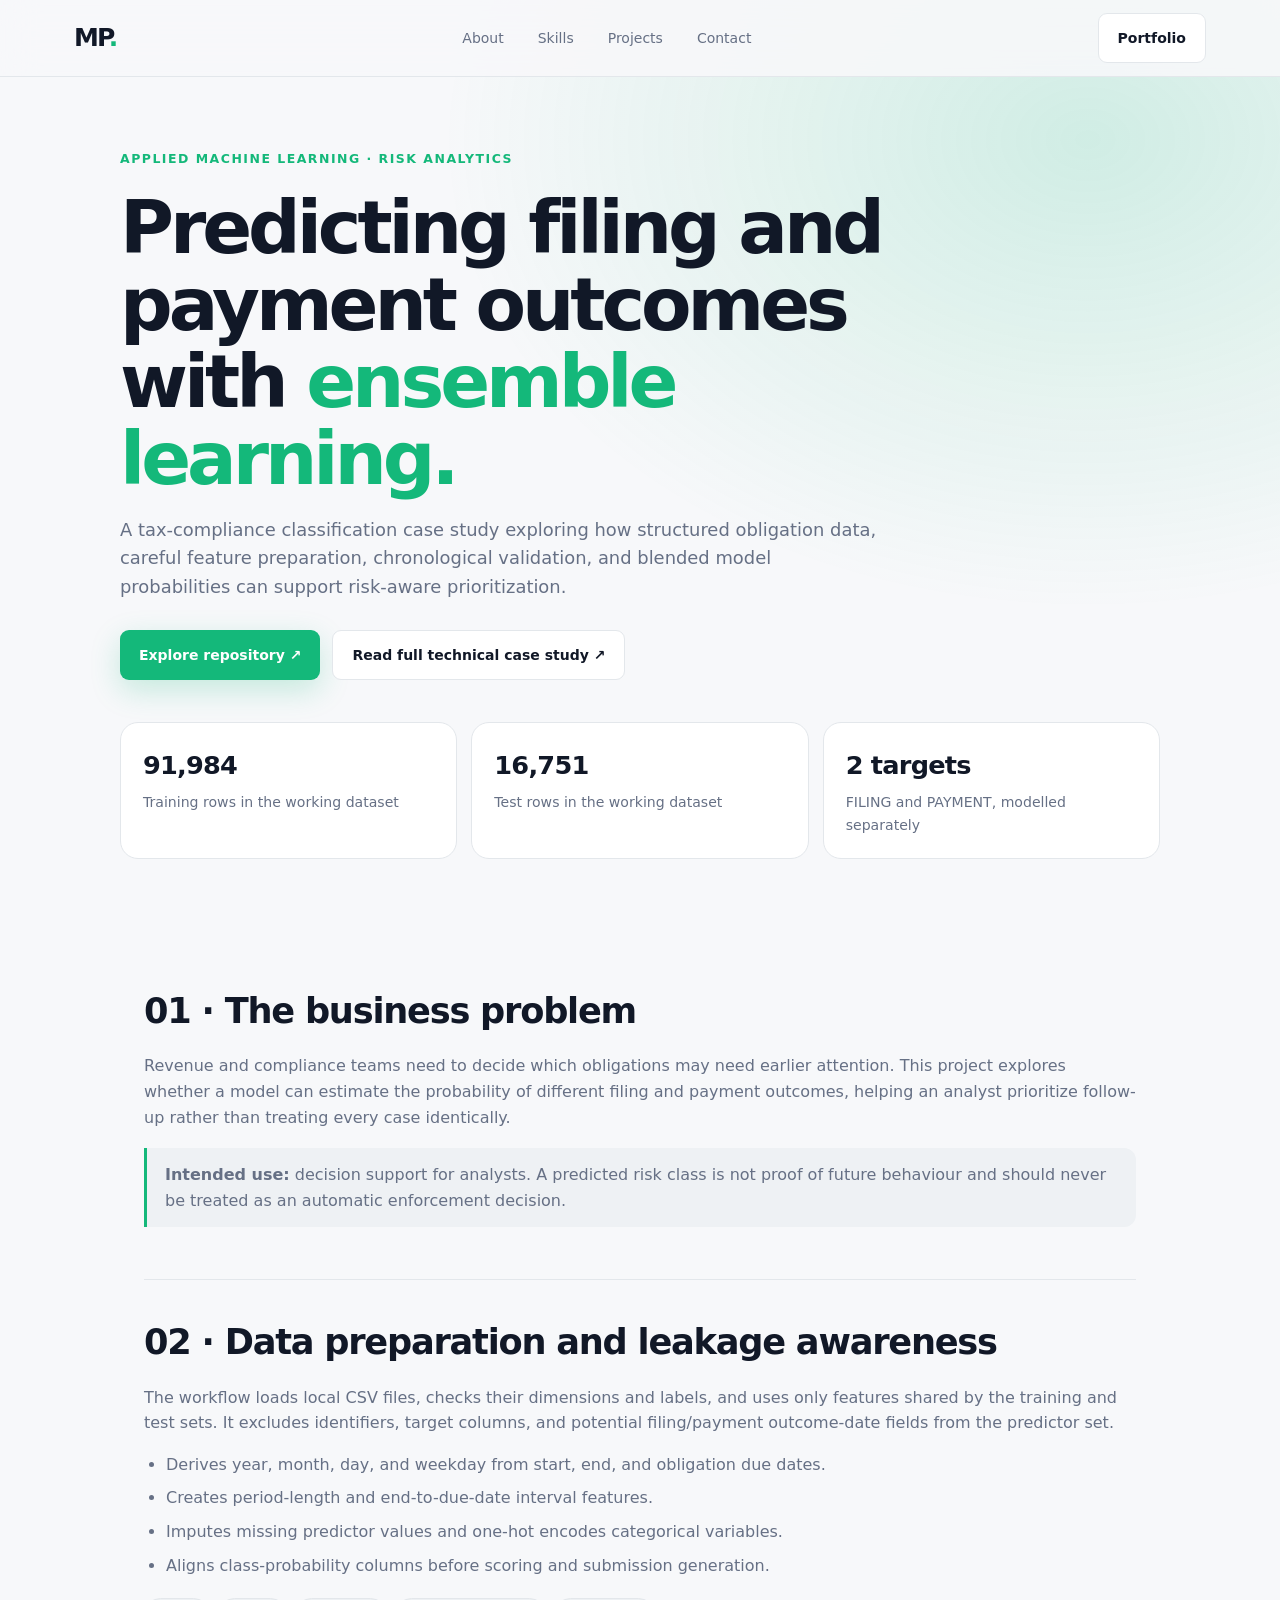
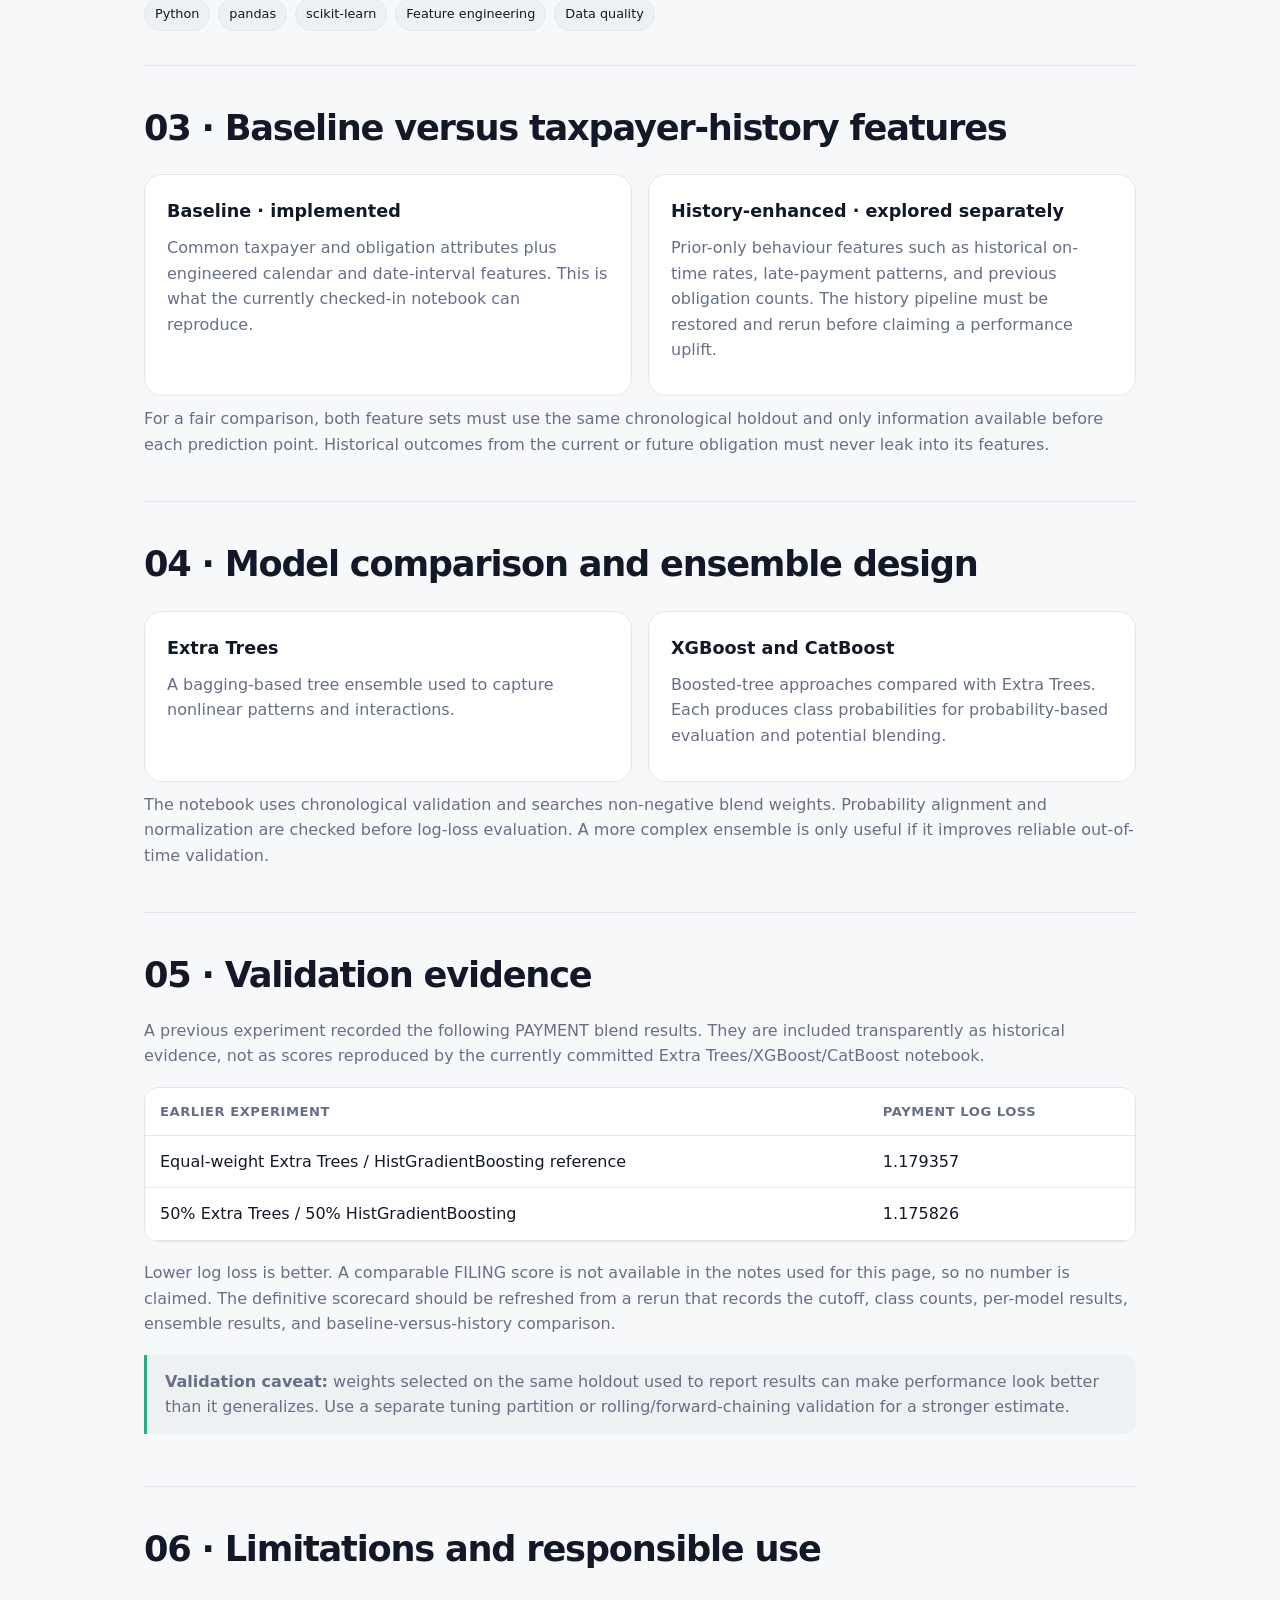
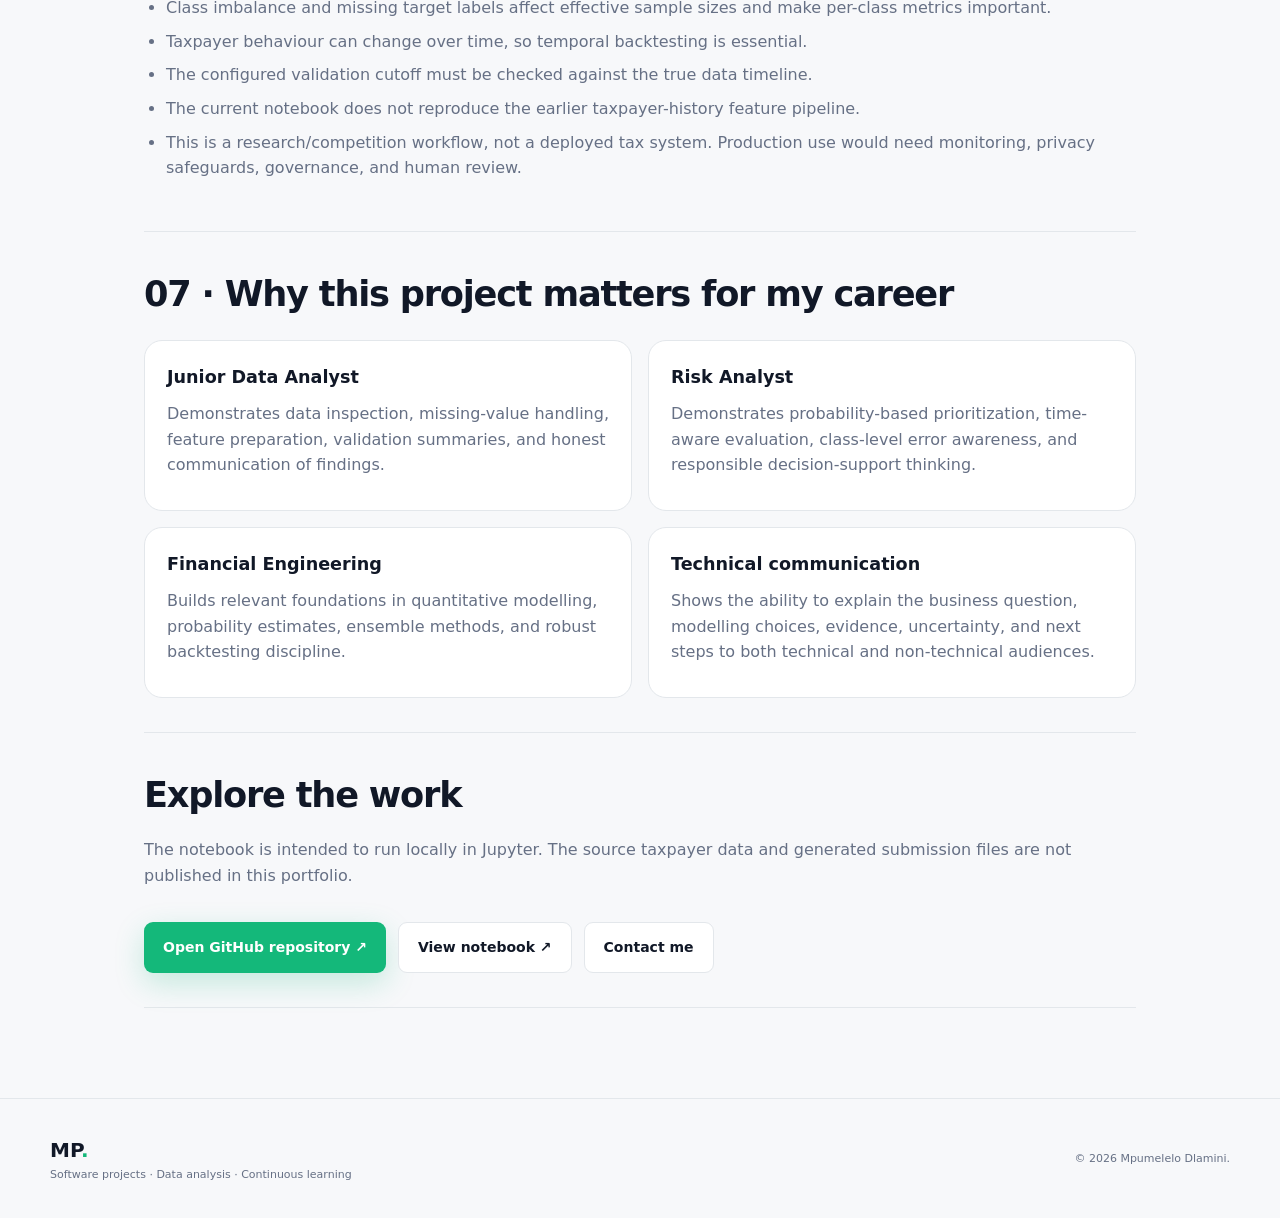
==== filing-payment.html @ 055d0db8 "Add FILING and PAYMENT machine learning case study page" ====
<!DOCTYPE html>
<html lang="en">
<head>
  <meta charset="UTF-8">
  <meta name="viewport" content="width=device-width, initial-scale=1.0">
  <meta name="description" content="A case study by Mpumelelo Dlamini on FILING and PAYMENT classification, ensemble machine learning, leakage-aware features, and temporal validation for tax compliance risk support.">
  <meta name="author" content="Mpumelelo Mancoba Dlamini">
  <title>FILING &amp; PAYMENT ML Case Study | Mpumelelo Dlamini</title>
  <link rel="stylesheet" href="style.css">
  <style>
    .case-hero{padding:145px 24px 72px;background:radial-gradient(ellipse at 85% 15%,color-mix(in srgb,var(--accent) 17%,transparent),transparent 42%),var(--bg)}
    .case-wrap{max-width:1040px;margin:auto}
    .case-kicker{display:inline-flex;gap:9px;align-items:center;color:var(--accent);font-size:.78rem;font-weight:800;letter-spacing:.12em;text-transform:uppercase}
    .case-hero h1{max-width:850px;margin:18px 0;font-size:clamp(2.4rem,6vw,4.6rem);line-height:1.05;letter-spacing:-.055em}
    .case-hero h1 span{color:var(--accent)}
    .case-lede{max-width:760px;color:var(--muted);font-size:1.12rem}
    .case-actions{display:flex;gap:12px;flex-wrap:wrap;margin-top:28px}
    .case-stats{display:grid;grid-template-columns:repeat(3,minmax(0,1fr));gap:14px;margin-top:42px}
    .case-stat,.case-panel{background:var(--surface);border:1px solid var(--border);border-radius:var(--radius);padding:22px}
    .case-stat strong{display:block;font-size:1.6rem;letter-spacing:-.03em}
    .case-stat span{display:block;color:var(--muted);font-size:.88rem;margin-top:5px}
    .case-body{max-width:1040px;margin:0 auto;padding:18px 24px 90px}
    .case-section{padding:34px 0;border-bottom:1px solid var(--border)}
    .case-section h2{font-size:clamp(1.55rem,3vw,2.2rem);letter-spacing:-.035em;margin-bottom:14px}
    .case-section h3{font-size:1.1rem;margin:22px 0 8px}
    .case-section p,.case-section li{color:var(--muted)}
    .case-section p{margin:10px 0}
    .case-section ul,.case-section ol{padding-left:22px;margin:12px 0}
    .case-section li{padding:4px 0}
    .case-grid{display:grid;grid-template-columns:repeat(2,minmax(0,1fr));gap:16px;margin-top:18px}
    .case-panel h3{margin-top:0}
    .case-tags{display:flex;gap:8px;flex-wrap:wrap;margin-top:16px}
    .case-tags span{border:1px solid var(--border);background:var(--surface-2);border-radius:999px;padding:5px 10px;font-size:.8rem}
    .case-table-wrap{overflow-x:auto;border:1px solid var(--border);border-radius:14px;margin:18px 0}
    .case-table{width:100%;border-collapse:collapse;min-width:460px;background:var(--surface)}
    .case-table th,.case-table td{text-align:left;padding:13px 15px;border-bottom:1px solid var(--border)}
    .case-table th{font-size:.82rem;text-transform:uppercase;letter-spacing:.04em;color:var(--muted)}
    .case-table td{font-variant-numeric:tabular-nums}
    .case-note{border-left:3px solid var(--accent);padding:14px 18px;background:var(--surface-2);border-radius:0 12px 12px 0;margin:18px 0}
    .case-note p{margin:0}
    .case-cta{margin-top:34px}
    @media(max-width:680px){.case-stats,.case-grid{grid-template-columns:1fr}.case-hero{padding-top:120px}.case-stat,.case-panel{padding:18px}}
  </style>
</head>
<body>
<a class="skip-link" href="#main">Skip to content</a>
<header class="navbar">
  <div class="nav-container">
    <a href="index.html#home" class="logo">MP<span>.</span></a>
    <nav aria-label="Main navigation">
      <a href="index.html#about">About</a><a href="index.html#skills">Skills</a><a href="index.html#projects">Projects</a><a href="index.html#contact">Contact</a>
    </nav>
    <div class="nav-actions"><a class="btn btn-secondary" href="index.html#projects">Portfolio</a></div>
  </div>
</header>
<main id="main">
  <section class="case-hero">
    <div class="case-wrap">
      <div class="case-kicker">Applied machine learning · Risk analytics</div>
      <h1>Predicting filing and payment outcomes with <span>ensemble learning.</span></h1>
      <p class="case-lede">A tax-compliance classification case study exploring how structured obligation data, careful feature preparation, chronological validation, and blended model probabilities can support risk-aware prioritization.</p>
      <div class="case-actions">
        <a class="btn btn-primary" href="https://github.com/mpumelelo810/Ml-datacleaning" target="_blank" rel="noopener noreferrer">Explore repository ↗</a>
        <a class="btn btn-secondary" href="https://github.com/mpumelelo810/Ml-datacleaning/blob/main/CASE_STUDY.md" target="_blank" rel="noopener noreferrer">Read full technical case study ↗</a>
      </div>
      <div class="case-stats" aria-label="Project summary">
        <div class="case-stat"><strong>91,984</strong><span>Training rows in the working dataset</span></div>
        <div class="case-stat"><strong>16,751</strong><span>Test rows in the working dataset</span></div>
        <div class="case-stat"><strong>2 targets</strong><span>FILING and PAYMENT, modelled separately</span></div>
      </div>
    </div>
  </section>
  <div class="case-body">
    <section class="case-section">
      <h2>01 · The business problem</h2>
      <p>Revenue and compliance teams need to decide which obligations may need earlier attention. This project explores whether a model can estimate the probability of different filing and payment outcomes, helping an analyst prioritize follow-up rather than treating every case identically.</p>
      <div class="case-note"><p><strong>Intended use:</strong> decision support for analysts. A predicted risk class is not proof of future behaviour and should never be treated as an automatic enforcement decision.</p></div>
    </section>
    <section class="case-section">
      <h2>02 · Data preparation and leakage awareness</h2>
      <p>The workflow loads local CSV files, checks their dimensions and labels, and uses only features shared by the training and test sets. It excludes identifiers, target columns, and potential filing/payment outcome-date fields from the predictor set.</p>
      <ul>
        <li>Derives year, month, day, and weekday from start, end, and obligation due dates.</li>
        <li>Creates period-length and end-to-due-date interval features.</li>
        <li>Imputes missing predictor values and one-hot encodes categorical variables.</li>
        <li>Aligns class-probability columns before scoring and submission generation.</li>
      </ul>
      <div class="case-tags"><span>Python</span><span>pandas</span><span>scikit-learn</span><span>Feature engineering</span><span>Data quality</span></div>
    </section>
    <section class="case-section">
      <h2>03 · Baseline versus taxpayer-history features</h2>
      <div class="case-grid">
        <div class="case-panel">
          <h3>Baseline · implemented</h3>
          <p>Common taxpayer and obligation attributes plus engineered calendar and date-interval features. This is what the currently checked-in notebook can reproduce.</p>
        </div>
        <div class="case-panel">
          <h3>History-enhanced · explored separately</h3>
          <p>Prior-only behaviour features such as historical on-time rates, late-payment patterns, and previous obligation counts. The history pipeline must be restored and rerun before claiming a performance uplift.</p>
        </div>
      </div>
      <p>For a fair comparison, both feature sets must use the same chronological holdout and only information available before each prediction point. Historical outcomes from the current or future obligation must never leak into its features.</p>
    </section>
    <section class="case-section">
      <h2>04 · Model comparison and ensemble design</h2>
      <div class="case-grid">
        <div class="case-panel"><h3>Extra Trees</h3><p>A bagging-based tree ensemble used to capture nonlinear patterns and interactions.</p></div>
        <div class="case-panel"><h3>XGBoost and CatBoost</h3><p>Boosted-tree approaches compared with Extra Trees. Each produces class probabilities for probability-based evaluation and potential blending.</p></div>
      </div>
      <p>The notebook uses chronological validation and searches non-negative blend weights. Probability alignment and normalization are checked before log-loss evaluation. A more complex ensemble is only useful if it improves reliable out-of-time validation.</p>
    </section>
    <section class="case-section">
      <h2>05 · Validation evidence</h2>
      <p>A previous experiment recorded the following PAYMENT blend results. They are included transparently as historical evidence, not as scores reproduced by the currently committed Extra Trees/XGBoost/CatBoost notebook.</p>
      <div class="case-table-wrap">
        <table class="case-table">
          <thead><tr><th>Earlier experiment</th><th>PAYMENT log loss</th></tr></thead>
          <tbody>
            <tr><td>Equal-weight Extra Trees / HistGradientBoosting reference</td><td>1.179357</td></tr>
            <tr><td>50% Extra Trees / 50% HistGradientBoosting</td><td>1.175826</td></tr>
          </tbody>
        </table>
      </div>
      <p>Lower log loss is better. A comparable FILING score is not available in the notes used for this page, so no number is claimed. The definitive scorecard should be refreshed from a rerun that records the cutoff, class counts, per-model results, ensemble results, and baseline-versus-history comparison.</p>
      <div class="case-note"><p><strong>Validation caveat:</strong> weights selected on the same holdout used to report results can make performance look better than it generalizes. Use a separate tuning partition or rolling/forward-chaining validation for a stronger estimate.</p></div>
    </section>
    <section class="case-section">
      <h2>06 · Limitations and responsible use</h2>
      <ul>
        <li>Class imbalance and missing target labels affect effective sample sizes and make per-class metrics important.</li>
        <li>Taxpayer behaviour can change over time, so temporal backtesting is essential.</li>
        <li>The configured validation cutoff must be checked against the true data timeline.</li>
        <li>The current notebook does not reproduce the earlier taxpayer-history feature pipeline.</li>
        <li>This is a research/competition workflow, not a deployed tax system. Production use would need monitoring, privacy safeguards, governance, and human review.</li>
      </ul>
    </section>
    <section class="case-section">
      <h2>07 · Why this project matters for my career</h2>
      <div class="case-grid">
        <div class="case-panel"><h3>Junior Data Analyst</h3><p>Demonstrates data inspection, missing-value handling, feature preparation, validation summaries, and honest communication of findings.</p></div>
        <div class="case-panel"><h3>Risk Analyst</h3><p>Demonstrates probability-based prioritization, time-aware evaluation, class-level error awareness, and responsible decision-support thinking.</p></div>
        <div class="case-panel"><h3>Financial Engineering</h3><p>Builds relevant foundations in quantitative modelling, probability estimates, ensemble methods, and robust backtesting discipline.</p></div>
        <div class="case-panel"><h3>Technical communication</h3><p>Shows the ability to explain the business question, modelling choices, evidence, uncertainty, and next steps to both technical and non-technical audiences.</p></div>
      </div>
    </section>
    <section class="case-section">
      <h2>Explore the work</h2>
      <p>The notebook is intended to run locally in Jupyter. The source taxpayer data and generated submission files are not published in this portfolio.</p>
      <div class="case-actions case-cta">
        <a class="btn btn-primary" href="https://github.com/mpumelelo810/Ml-datacleaning" target="_blank" rel="noopener noreferrer">Open GitHub repository ↗</a>
        <a class="btn btn-secondary" href="https://github.com/mpumelelo810/Ml-datacleaning/blob/main/FILING_PAYMENT_Ensemble.ipynb" target="_blank" rel="noopener noreferrer">View notebook ↗</a>
        <a class="btn btn-secondary" href="index.html#contact">Contact me</a>
      </div>
    </section>
  </div>
</main>
<footer><div class="footer-container"><div><strong>MP<span>.</span></strong><p>Software projects · Data analysis · Continuous learning</p></div><p>© 2026 Mpumelelo Dlamini.</p></div></footer>
<script src="script.js"></script>
</body>
</html>
---- style.css ----
/* =========================================
   RESET
========================================= */

* {
    margin: 0;
    padding: 0;
    box-sizing: border-box;
}

html {
    scroll-behavior: smooth;
}

:root {

    --bg: #f7f8fa;
    --surface: #ffffff;
    --surface-2: #eef1f4;

    --text: #111827;
    --muted: #667085;

    --border: #e3e7eb;

    --accent: #14b87a;
    --accent-dark: #0b8f5d;

    --dark: #101918;

    --radius: 18px;

    --shadow:
        0 20px 60px rgba(15, 23, 42, 0.08);
}

body.dark {

    --bg: #0b1110;
    --surface: #111918;
    --surface-2: #182120;

    --text: #f5f7f7;
    --muted: #9ba8a5;

    --border: #273230;

    --dark: #050908;
}


/* =========================================
   BASE
========================================= */

body {

    font-family:
        Inter,
        ui-sans-serif,
        system-ui,
        -apple-system,
        BlinkMacSystemFont,
        "Segoe UI",
        sans-serif;

    background: var(--bg);
    color: var(--text);

    line-height: 1.6;

    transition:
        background 0.3s ease,
        color 0.3s ease;
}

a {
    color: inherit;
    text-decoration: none;
}

button {
    font-family: inherit;
}

img {
    max-width: 100%;
}


/* =========================================
   NAVIGATION
========================================= */

.navbar {

    position: fixed;

    top: 0;
    left: 0;
    right: 0;

    z-index: 1000;

    background:
        color-mix(
            in srgb,
            var(--bg) 88%,
            transparent
        );

    backdrop-filter: blur(18px);

    border-bottom:
        1px solid var(--border);
}

.nav-container {

    max-width: 1180px;

    margin: auto;

    height: 76px;

    padding:
        0 24px;

    display: flex;

    align-items: center;

    justify-content: space-between;
}

.logo {

    font-size: 25px;

    font-weight: 900;

    letter-spacing: -2px;
}

.logo span,
footer strong span {

    color: var(--accent);
}

nav {

    display: flex;

    gap: 34px;
}

nav a {

    font-size: 14px;

    color: var(--muted);

    transition:
        color 0.2s ease;
}

nav a:hover {
    color: var(--accent);
}

.nav-actions {

    display: flex;

    gap: 10px;
}

#themeToggle,
.menu-toggle {

    width: 42px;
    height: 42px;

    border: 1px solid var(--border);

    background: var(--surface);

    color: var(--text);

    border-radius: 50%;

    cursor: pointer;
}

.menu-toggle {

    display: none;
}


/* =========================================
   HERO
========================================= */

.hero {

    min-height: 100vh;

    padding:
        150px 24px
        90px;

    display: flex;

    align-items: center;
}

.hero-container {

    max-width: 1180px;

    width: 100%;

    margin: auto;

    display: grid;

    grid-template-columns:
        1.05fr
        0.95fr;

    gap: 80px;

    align-items: center;
}

.availability {

    display: inline-flex;

    align-items: center;

    gap: 9px;

    padding:
        7px 13px;

    margin-bottom: 25px;

    border:
        1px solid var(--border);

    border-radius: 30px;

    font-size: 12px;

    color: var(--muted);

    background: var(--surface);
}

.availability span {

    width: 7px;
    height: 7px;

    background: var(--accent);

    border-radius: 50%;

    box-shadow:
        0 0 0 4px
        rgba(20, 184, 122, 0.12);
}

.eyebrow,
.section-label {

    font-size: 11px;

    font-weight: 800;

    letter-spacing: 2px;

    color: var(--accent);
}

.hero h1 {

    font-size:
        clamp(48px, 7vw, 82px);

    line-height: 0.98;

    letter-spacing: -5px;

    max-width: 760px;

    margin:
        14px 0 28px;
}

.hero h1 span {

    color: var(--accent);
}

.hero-description {

    max-width: 630px;

    font-size: 17px;

    color: var(--muted);

    margin-bottom: 35px;
}

.hero-buttons {

    display: flex;

    gap: 12px;

    flex-wrap: wrap;
}

.btn {

    display: inline-flex;

    align-items: center;

    gap: 10px;

    padding:
        13px 19px;

    border-radius: 9px;

    font-size: 14px;

    font-weight: 700;

    transition:
        transform 0.2s ease,
        box-shadow 0.2s ease;
}

.btn:hover {

    transform: translateY(-2px);
}

.btn-primary {

    color: #fff;

    background: var(--accent);

    box-shadow:
        0 10px 30px
        rgba(20, 184, 122, 0.22);
}

.btn-secondary {

    background: var(--surface);

    border: 1px solid var(--border);
}

.btn-light {

    color: var(--dark);

    background: #fff;
}

.social-links {

    display: flex;

    gap: 18px;

    margin-top: 30px;
}

.social-links a {

    color: var(--muted);

    font-size: 20px;

    transition:
        color 0.2s ease,
        transform 0.2s ease;
}

.social-links a:hover {

    color: var(--accent);

    transform:
        translateY(-2px);
}


/* =========================================
   HERO ANALYTICS CARD
========================================= */

.hero-visual {

    display: flex;

    justify-content: center;
}

.analytics-card {

    width: 100%;

    max-width: 490px;

    padding: 26px;

    background:
        linear-gradient(
            145deg,
            #14201e,
            #0b1110
        );

    color: #fff;

    border-radius: 24px;

    box-shadow:
        0 30px 80px
        rgba(0, 0, 0, 0.18);

    transform:
        rotate(1deg);
}

.card-header {

    display: flex;

    justify-content: space-between;

    align-items: center;

    margin-bottom: 24px;
}

.small-label {

    display: block;

    font-size: 9px;

    letter-spacing: 1.5px;

    color: #8c9b97;
}

.card-header h3 {

    margin-top: 5px;

    font-size: 17px;
}

.live-dot {

    color: var(--accent);

    font-size: 9px;

    font-weight: 800;

    letter-spacing: 1px;
}

.metric-grid {

    display: grid;

    grid-template-columns:
        repeat(2, 1fr);

    gap: 10px;
}

.metric {

    padding: 16px;

    background:
        rgba(255,255,255,0.05);

    border:
        1px solid
        rgba(255,255,255,0.07);

    border-radius: 12px;
}

.metric span {

    display: block;

    color: #899693;

    font-size: 10px;

    margin-bottom: 5px;
}

.metric strong {

    display: block;

    font-size: 22px;
}

.metric small {

    font-size: 10px;
}

.positive {

    color: #3bd898;
}

.chart {

    margin-top: 24px;
}

.chart-label {

    color: #899693;

    font-size: 10px;

    margin-bottom: 15px;
}

.bars {

    height: 130px;

    display: flex;

    align-items: flex-end;

    gap: 8px;
}

.bars div {

    flex: 1;

    background:
        linear-gradient(
            to top,
            var(--accent-dark),
            var(--accent)
        );

    border-radius:
        5px 5px 0 0;

    opacity: 0.9;
}

.chart-months {

    display: flex;

    justify-content: space-between;

    color: #687673;

    font-size: 9px;

    margin-top: 8px;
}


/* =========================================
   SECTIONS
========================================= */

.section {

    padding:
        110px 24px;
}

.section-container {

    max-width: 1180px;

    margin: auto;
}

.section-heading {

    display: flex;

    gap: 25px;

    margin-bottom: 60px;
}

.section-number {

    color: var(--accent);

    font-weight: 800;

    font-size: 13px;

    padding-top: 6px;
}

.section-heading h2 {

    margin-top: 10px;

    font-size:
        clamp(34px, 5vw, 54px);

    line-height: 1.05;

    letter-spacing: -2.5px;
}


/* =========================================
   ABOUT
========================================= */

.about-grid {

    display: grid;

    grid-template-columns:
        1.1fr
        0.9fr;

    gap: 100px;
}

.about-text {

    max-width: 680px;
}

.about-text p {

    color: var(--muted);

    margin-bottom: 20px;
}

.about-text .large-text {

    color: var(--text);

    font-size: 24px;

    line-height: 1.45;

    margin-bottom: 25px;
}

.about-facts {

    display: grid;

    gap: 0;

    border-top:
        1px solid var(--border);
}

.fact {

    display: grid;

    grid-template-columns:
        45px 1fr;

    gap: 15px;

    padding: 20px 0;

    border-bottom:
        1px solid var(--border);
}

.fact > span {

    color: var(--accent);

    font-size: 11px;

    font-weight: 800;
}

.fact strong {

    display: block;

    margin-bottom: 5px;
}

.fact p {

    color: var(--muted);

    font-size: 13px;
}


/* =========================================
   STATS
========================================= */

.stats-section {

    background: var(--dark);

    color: white;

    padding:
        65px 24px;
}

.stats-container {

    max-width: 1180px;

    margin: auto;

    display: grid;

    grid-template-columns:
        repeat(4, 1fr);
}

.stat {

    text-align: center;

    padding: 10px;

    border-right:
        1px solid
        rgba(255,255,255,0.1);
}

.stat:last-child {

    border-right: none;
}

.stat strong {

    display: block;

    color: var(--accent);

    font-size: 42px;

    letter-spacing: -2px;
}

.stat span {

    color: #8c9996;

    font-size: 12px;
}


/* =========================================
   SKILLS
========================================= */

.skills-grid {

    display: grid;

    grid-template-columns:
        repeat(4, 1fr);

    gap: 15px;
}

.skill-card {

    padding: 27px;

    background: var(--surface);

    border:
        1px solid var(--border);

    border-radius: var(--radius);

    transition:
        transform 0.25s ease,
        box-shadow 0.25s ease;
}

.skill-card:hover {

    transform:
        translateY(-5px);

    box-shadow: var(--shadow);
}

.skill-icon {

    width: 45px;
    height: 45px;

    display: grid;

    place-items: center;

    border-radius: 10px;

    background:
        rgba(20,184,122,0.1);

    color: var(--accent);

    font-size: 20px;

    margin-bottom: 22px;
}

.skill-card h3 {

    margin-bottom: 8px;
}

.skill-card p {

    color: var(--muted);

    font-size: 13px;

    margin-bottom: 18px;
}

.skill-tags {

    display: flex;

    gap: 5px;

    flex-wrap: wrap;
}

.skill-tags span,
.education-tags span {

    padding:
        4px 8px;

    border-radius: 5px;

    background: var(--surface-2);

    color: var(--muted);

    font-size: 9px;
}


/* =========================================
   PROJECTS
========================================= */

.projects-section {

    background: var(--surface-2);
}

.project-filters {

    display: flex;

    gap: 8px;

    flex-wrap: wrap;

    margin-bottom: 35px;
}

.filter {

    border: 1px solid var(--border);

    background: var(--surface);

    color: var(--muted);

    padding:
        9px 15px;

    border-radius: 30px;

    cursor: pointer;

    font-size: 11px;

    transition: 0.2s;
}

.filter:hover,
.filter.active {

    background: var(--accent);

    border-color: var(--accent);

    color: white;
}

.projects-grid {

    display: grid;

    grid-template-columns:
        repeat(2, 1fr);

    gap: 20px;
}

.project-card {

    background: var(--surface);

    border:
        1px solid var(--border);

    border-radius: var(--radius);

    overflow: hidden;

    transition:
        transform 0.25s ease,
        box-shadow 0.25s ease;
}

.project-card:hover {

    transform:
        translateY(-5px);

    box-shadow: var(--shadow);
}

.project-image {

    height: 270px;

    position: relative;

    overflow: hidden;

    background:
        #15211f;
}

.project-image::before {

    content: "";

    position: absolute;

    inset: 0;

    opacity: 0.8;
}

.sales-image::before {

    background:
        linear-gradient(
            135deg,
            #0c2d25,
            #14865e
        );
}

.dashboard-image::before {

    background:
        linear-gradient(
            135deg,
            #16232c,
            #285e75
        );
}

.research-image::before {

    background:
        linear-gradient(
            135deg,
            #30231c,
            #a2613d
        );
}

.fraud-image::before {

    background:
        linear-gradient(
            135deg,
            #25172b,
            #74479b
        );
}

.sentiment-image::before {

    background:
        linear-gradient(
            135deg,
            #172c2a,
            #348c7d
        );
}

.finance-image::before {

    background:
        linear-gradient(
            135deg,
            #25261b,
            #85853c
        );
}

.project-overlay {

    position: absolute;

    inset: 0;

    padding: 25px;

    display: flex;

    flex-direction: column;

    justify-content: flex-end;

    background:
        linear-gradient(
            transparent 30%,
            rgba(0,0,0,0.8)
        );

    color: white;
}

.project-overlay span {

    color: #63e0b1;

    font-size: 9px;

    font-weight: 800;

    letter-spacing: 1.5px;

    margin-bottom: 7px;
}

.project-overlay h3 {

    font-size: 20px;
}

.project-content {

    padding: 25px;
}

.project-meta {

    display: flex;

    justify-content: space-between;

    gap: 10px;

    color: var(--muted);

    font-size: 9px;

    margin-bottom: 16px;
}

.project-content h3 {

    font-size: 20px;

    margin-bottom: 10px;
}

.project-content p {

    color: var(--muted);

    font-size: 13px;

    margin-bottom: 22px;
}

.project-links {

    display: flex;

    align-items: center;

    justify-content: space-between;
}

.project-link {

    color: var(--accent);

    font-size: 12px;

    font-weight: 800;
}

.github-link {

    width: 35px;
    height: 35px;

    display: grid;

    place-items: center;

    border:
        1px solid var(--border);

    border-radius: 50%;
}


/* =========================================
   RESEARCH
========================================= */

.research-section {

    padding:
        100px 24px;

    background:
        var(--dark);

    color: white;
}

.research-section .section-container {

    display: grid;

    grid-template-columns:
        1fr 1fr;

    gap: 100px;

    align-items: center;
}

.research-content h2 {

    font-size:
        clamp(40px, 5vw, 62px);

    line-height: 1;

    letter-spacing: -3px;

    margin:
        15px 0 25px;
}

.research-content p {

    max-width: 600px;

    color: #98a5a2;

    margin-bottom: 30px;
}

.research-topics {

    border-top:
        1px solid
        rgba(255,255,255,0.12);
}

.research-topics div {

    display: flex;

    justify-content: space-between;

    padding:
        22px 0;

    border-bottom:
        1px solid
        rgba(255,255,255,0.12);
}

.research-topics span {

    color: var(--accent);

    font-size: 11px;
}

.research-topics strong {

    font-size: 14px;
}


/* =========================================
   EDUCATION
========================================= */

.timeline {

    border-left:
        1px solid var(--border);

    margin-left: 50px;

    padding-left: 40px;
}

.timeline-item {

    position: relative;

    display: grid;

    grid-template-columns:
        100px 1fr;

    gap: 30px;
}

.timeline-item::before {

    content: "";

    position: absolute;

    width: 10px;
    height: 10px;

    background: var(--accent);

    border-radius: 50%;

    left: -46px;

    top: 8px;
}

.timeline-date {

    color: var(--accent);

    font-size: 13px;

    font-weight: 800;
}

.timeline-item h3 {

    font-size: 24px;
}

.timeline-item h4 {

    font-size: 16px;

    color: var(--muted);

    margin:
        4px 0 10px;
}

.timeline-item p {

    color: var(--muted);

    margin-bottom: 15px;
}

.education-tags {

    display: flex;

    flex-wrap: wrap;

    gap: 5px;
}


/* =========================================
   CONTACT
========================================= */

.contact-section {

    padding:
        130px 24px;

    text-align: center;
}

.contact-container {

    max-width: 800px;

    margin: auto;
}

.contact-section h2 {

    font-size:
        clamp(45px, 7vw, 75px);

    letter-spacing: -4px;

    line-height: 1;

    margin:
        15px 0 20px;
}

.contact-section p {

    color: var(--muted);

    max-width: 550px;

    margin:
        0 auto 30px;
}

.contact-email {

    display: inline-flex;

    align-items: center;

    gap: 12px;

    color: var(--accent);

    font-weight: 800;

    font-size: 18px;
}

.contact-socials {

    display: flex;

    justify-content: center;

    gap: 20px;

    margin-top: 30px;
}

.contact-socials a {

    color: var(--muted);

    font-size: 13px;
}


/* =========================================
   FOOTER
========================================= */

footer {

    border-top:
        1px solid var(--border);

    padding:
        35px 24px;
}

.footer-container {

    max-width: 1180px;

    margin: auto;

    display: flex;

    justify-content: space-between;

    align-items: center;

    gap: 20px;
}

footer strong {

    font-size: 20px;
}

footer p {

    color: var(--muted);

    font-size: 11px;
}


/* =========================================
   ANIMATIONS
========================================= */

.project-card,
.skill-card,
.fact,
.timeline-item {

    opacity: 0;

    transform:
        translateY(20px);

    transition:
        opacity 0.6s ease,
        transform 0.6s ease;
}

.visible {

    opacity: 1;

    transform:
        translateY(0);
}


/* =========================================
   MOBILE
========================================= */

@media (max-width: 900px) {

    nav {

        position: absolute;

        top: 76px;

        left: 0;
        right: 0;

        padding: 25px;

        background: var(--surface);

        border-bottom:
            1px solid var(--border);

        display: none;

        flex-direction: column;

        gap: 20px;
    }

    nav.active {
        display: flex;
    }

    .menu-toggle {
        display: block;
    }

    .hero-container {

        grid-template-columns: 1fr;

        gap: 60px;
    }

    .hero h1 {
        letter-spacing: -3px;
    }

    .about-grid {

        grid-template-columns: 1fr;

        gap: 50px;
    }

    .skills-grid {

        grid-template-columns:
            repeat(2, 1fr);
    }

    .research-section .section-container {

        grid-template-columns: 1fr;

        gap: 50px;
    }

}


@media (max-width: 650px) {

    .hero {

        padding-top: 125px;
    }

    .hero h1 {

        font-size: 48px;

        letter-spacing: -2.5px;
    }

    .analytics-card {

        transform: none;

        padding: 18px;
    }

    .stats-container {

        grid-template-columns:
            repeat(2, 1fr);

        gap: 25px;
    }

    .stat {

        border: none;
    }

    .skills-grid {

        grid-template-columns: 1fr;
    }

    .projects-grid {

        grid-template-columns: 1fr;
    }

    .section {

        padding:
            80px 20px;
    }

    .section-heading {

        gap: 15px;

        margin-bottom: 40px;
    }

    .section-heading h2 {

        font-size: 38px;
    }

    .timeline {

        margin-left: 20px;

        padding-left: 25px;
    }

    .timeline-item {

        grid-template-columns: 1fr;

        gap: 5px;
    }

    .timeline-item::before {

        left: -31px;
    }

    .footer-container {

        flex-direction: column;

        text-align: center;
    }

}
/* PROJECT CATALOGUE — original portfolio palette and typography. */
[hidden] { display: none !important; }
:focus-visible { outline: 3px solid var(--accent-dark); outline-offset: 5px; }
section[id] { scroll-margin-top: 100px; }
.projects-section .section-heading { margin-bottom: 28px; }
.projects-intro { display: flex; align-items: flex-start; justify-content: space-between; gap: 30px; margin-bottom: 28px; }
.projects-intro > p { color: var(--muted); max-width: 650px; font-size: 15px; }
.repository-profile { flex: 0 0 auto; font-size: 12px; font-weight: 750; color: var(--accent-dark); border-bottom: 1px solid var(--accent-dark); padding: 4px 0; }
body.dark .repository-profile { color: #63e0b1; border-color: #63e0b1; }
.project-search-label { display: block; font-size: 12px; font-weight: 700; margin-bottom: 8px; }
.project-search { width: 100%; padding: 14px 17px; font: inherit; font-size: 14px; border: 1px solid var(--border); border-radius: 12px; color: var(--text); background: var(--surface); margin-bottom: 18px; }
.project-search::placeholder { color: var(--muted); opacity: 1; }
.project-filters { margin-bottom: 16px; }
.filter { font-size: 12px; min-height: 42px; }
.filter.active,.filter:hover { background: var(--accent-dark); border-color: var(--accent-dark); }
.project-count { color: var(--muted); font-size: 12px; margin: 0 0 20px; }
.projects-grid { align-items: stretch; }
.project-card { display: flex; flex-direction: column; min-width: 0; opacity: 1; transform: none; }
.project-card .project-image { height: 190px; flex-shrink: 0; }
.project-card .project-image::after { content: ""; position: absolute; height: 160px; width: 160px; border: 1px solid #ffffff1f; border-radius: 50%; top: -42px; right: -24px; box-shadow: 0 0 0 30px #ffffff05, 0 0 0 60px #ffffff04; }
.project-mark { position: absolute; top: 20px; right: 24px; color: #ffffff80; font-family: ui-monospace, monospace; font-size: 22px; font-weight: 800; letter-spacing: 3px; z-index: 1; }
.project-overlay { padding: 22px 25px; z-index: 2; }
.project-overlay > span:first-child { text-transform: uppercase; }
.project-overlay .project-visual-title { color: #fff; font-size: 21px; letter-spacing: -.4px; line-height: 1.3; font-weight: 700; margin: 0; max-width: 90%; }
.project-content { display: flex; flex-direction: column; flex: 1; min-width: 0; }
.project-meta { font-size: 10px; line-height: 1.5; }
.project-meta > span:last-child { text-align: right; }
.project-content h3 { font-size: 21px; line-height: 1.35; overflow-wrap: anywhere; }
.project-content .project-description { font-size: 14px; line-height: 1.7; margin-bottom: 16px; }
.project-tags { display: flex; flex-wrap: wrap; gap: 6px; margin-bottom: 20px; }
.project-tags span { color: var(--text); background: var(--surface-2); border: 1px solid var(--border); font-size: 11px; padding: 4px 9px; border-radius: 5px; }
.project-details { margin-bottom: 20px; border-top: 1px solid var(--border); border-bottom: 1px solid var(--border); }
.project-details summary { padding: 13px 0; cursor: pointer; font-size: 12px; font-weight: 700; color: var(--text); }
.project-details-body { padding: 2px 0 12px; }
.project-details-body h4 { font-size: 12px; margin: 8px 0; }
.project-details-body p,.project-details-body li { font-size: 12px; color: var(--muted); line-height: 1.75; }
.project-details-body p { margin-bottom: 10px; }
.project-details-body ul { padding-left: 18px; margin: 6px 0 14px; }
.project-content .project-note { margin: 12px 0 0; padding-top: 10px; border-top: 1px solid var(--border); }
.project-content .project-credit { font-size: 11px; margin: 0 0 15px; }
.project-credit a { color: var(--accent-dark); text-decoration: underline; text-underline-offset: 3px; }
body.dark .project-credit a { color: #63e0b1; }
.project-links { margin-top: auto; padding-top: 14px; border-top: 1px solid var(--border); gap: 15px; align-items: center; }
.project-link { display: inline-flex; gap: 8px; align-items: center; color: var(--accent-dark); min-height: 32px; }
body.dark .project-link { color: #63e0b1; }
.project-link span { font-size: 18px; }
.repo-status { color: var(--muted); font-size: 10px; text-align: right; }
.project-empty { text-align: center; padding: 50px 22px; background: var(--surface); border: 1px solid var(--border); border-radius: var(--radius); }
.project-empty h3 { font-size: 22px; margin-bottom: 10px; }
.project-empty p { margin-bottom: 22px; color: var(--muted); }
.projects-footer { display: flex; align-items: center; justify-content: space-between; gap: 25px; margin-top: 30px; }
.projects-footer p { color: var(--muted); font-size: 12px; max-width: 460px; }
.projects-footer button { font-family: inherit; cursor: pointer; flex-shrink: 0; }
@media (max-width: 900px) {
  .projects-intro { flex-direction: column; gap: 14px; }
  .project-content { padding: 20px; }
  .project-card .project-image { height: 185px; }
  .projects-footer { flex-direction: column; align-items: flex-start; }
}
@media (max-width: 650px) {
  .project-filters { gap: 7px; }
  .filter { padding: 9px 12px; font-size: 11px; }
  .project-overlay { padding: 20px; }
  .project-content h3 { font-size: 20px; }
  .project-search { font-size: 16px; }
  .project-links { flex-wrap: wrap; }
  .projects-footer button { width: 100%; justify-content: center; }
}
@media (prefers-reduced-motion: reduce) {
  html { scroll-behavior: auto; }
  *,*::before,*::after { animation: none !important; transition: none !important; }
  .project-card,.skill-card,.fact,.timeline-item { opacity: 1; transform: none; }
}

/* COMPLETE PORTFOLIO — content grounded in the public project catalogue. */
.skip-link { position: fixed; top: 12px; left: 16px; z-index: 1100; transform: translateY(-160%); background: var(--surface); color: var(--text); padding: 12px 18px; border: 2px solid var(--accent-dark); border-radius: 8px; font-weight: 700; }
.skip-link:focus { transform: translateY(0); }
.hero-container > *, .about-grid > *, .skills-grid > *, .solutions-grid > * { min-width: 0; }
.hero h1 { font-size: clamp(48px, 6vw, 74px); letter-spacing: -3.7px; line-height: 1.06; }
.hero .eyebrow { font-size: 10px; letter-spacing: 1.8px; }
.availability { font-size: 11px; }
.github-snapshot { transform: none; }
.github-snapshot .card-header { gap: 14px; }
.github-snapshot .card-header h2 { font-size: 21px; line-height: 1.3; margin-top: 6px; letter-spacing: -.5px; }
.snapshot-icon { font-size: 27px; color: #63e0b1; }
.github-snapshot .metric-grid { margin-bottom: 10px; }
.github-snapshot .metric span { color: #b6c3bf; font-size: 11px; }
.github-snapshot .metric strong { font-size: 36px; color: #63e0b1; line-height: 1.2; }
.snapshot-projects { list-style: none; }
.snapshot-projects li { display: grid; grid-template-columns: 28px minmax(0,1fr); gap: 12px; align-items: start; padding: 18px 0; border-bottom: 1px solid #ffffff1f; }
.snapshot-mark { color: #63e0b1; font: 12px/1.8 ui-monospace, monospace; }
.snapshot-link { font-size: 14px; font-weight: 700; display: flex; gap: 12px; justify-content: space-between; }
.snapshot-link:hover { color: #63e0b1; }
.snapshot-projects p { color: #aab9b4; font-size: 11px; margin-top: 4px; }
.snapshot-footer { display: flex; justify-content: space-between; gap: 12px; padding-top: 20px; color: #63e0b1; font-size: 12px; font-weight: 750; }
#skills .section-heading, #solutions .section-heading { margin-bottom: 25px; }
.section-intro { max-width: 740px; font-size: 15px; color: var(--muted); margin-bottom: 38px; }
.skill-card { display: flex; flex-direction: column; padding: 25px 22px; }
.skill-card h3 { font-size: 18px; line-height: 1.35; }
.skill-stage { display: block; color: var(--accent-dark); font-size: 10px; font-weight: 750; margin-bottom: 9px; line-height: 1.5; }
.skill-card .skill-tags { margin-bottom: 20px; }
.skill-evidence { display: flex; flex-direction: column; align-items: flex-start; gap: 8px; border-top: 1px solid var(--border); padding-top: 16px; margin-top: auto; }
.skill-evidence > span { color: var(--muted); text-transform: uppercase; letter-spacing: 1px; font-size: 9px; }
.evidence-link { color: var(--accent-dark); font-size: 12px; font-weight: 750; line-height: 1.5; text-decoration: underline; text-decoration-thickness: 1px; text-underline-offset: 4px; }
.evidence-link:hover { text-decoration-thickness: 2px; }
body.dark .skill-stage, body.dark .evidence-link { color: #63e0b1; }
.solutions-section { background: var(--surface-2); }
.solutions-grid { display: grid; grid-template-columns: repeat(2, minmax(0, 1fr)); gap: 22px; }
.solution-card { display: flex; flex-direction: column; background: var(--surface); border: 1px solid var(--border); border-radius: var(--radius); padding: 30px; }
.solution-meta { display: flex; align-items: baseline; flex-wrap: wrap; justify-content: space-between; gap: 10px; margin-bottom: 22px; color: var(--muted); font-size: 11px; }
.solution-meta > span:first-child { color: var(--accent-dark); font-weight: 800; font-family: ui-monospace, monospace; }
body.dark .solution-meta > span:first-child { color: #63e0b1; }
.solution-card h3 { font-size: 24px; letter-spacing: -.7px; line-height: 1.25; margin-bottom: 16px; }
.solution-card p, .solution-card li { color: var(--muted); font-size: 14px; line-height: 1.7; }
.solution-card ul { padding-left: 19px; margin: 18px 0; }
.solution-card li { margin-bottom: 6px; }
.solution-card li::marker { color: var(--accent-dark); }
.solution-card .solution-tech { font-size: 11px; color: var(--text); border-top: 1px solid var(--border); margin-top: auto; padding-top: 16px; margin-bottom: 18px; }
.solution-card .evidence-link { align-self: flex-start; }
.development-note { display: flex; align-items: center; justify-content: space-between; gap: 35px; border-left: 3px solid var(--accent-dark); padding: 26px 28px; background: var(--surface); border-radius: 0 12px 12px 0; margin-top: 24px; }
.development-note > div { max-width: 750px; }
.development-note .section-label { font-size: 9px; letter-spacing: 1.5px; }
.development-note h3 { font-size: 20px; line-height: 1.4; margin: 8px 0 10px; }
.development-note p { color: var(--muted); font-size: 13px; }
.development-note .evidence-link { flex: 0 0 auto; }
.learning-topics { list-style: none; border-top: 1px solid #ffffff1f; }
.learning-topics li { display: grid; grid-template-columns: 26px minmax(0, 1fr); gap: 15px; padding: 23px 0; border-bottom: 1px solid #ffffff1f; }
.learning-topics li > span { color: #63e0b1; font-size: 11px; padding-top: 3px; }
.learning-link { font-size: 15px; font-weight: 700; }
.learning-link:hover { color: #63e0b1; }
.learning-topics p { color: #aab9b4; font-size: 12px; margin-top: 5px; }
.education-description { max-width: 700px; margin-top: 18px; }
.education-links { display: flex; flex-wrap: wrap; gap: 14px 24px; margin-top: 22px; }
.contact-email { overflow-wrap: anywhere; }
.footer-container p { max-width: 500px; }
@media (max-width: 1100px) {
  .hero-container { gap: 42px; }
  .hero h1 { font-size: clamp(48px, 6vw, 66px); }
  .skills-grid { grid-template-columns: repeat(2, minmax(0, 1fr)); }
}
@media (max-width: 900px) {
  .hero-container { gap: 50px; }
  .hero h1 { max-width: 700px; font-size: clamp(48px, 8vw, 70px); }
  .hero-visual { justify-content: flex-start; }
  .github-snapshot { max-width: 600px; }
  .development-note { align-items: flex-start; flex-direction: column; gap: 20px; }
}
@media (max-width: 650px) {
  .hero { padding-left: 20px; padding-right: 20px; }
  .hero h1 { font-size: clamp(39px, 9.5vw, 58px); letter-spacing: -2px; }
  .hero-description { font-size: 16px; }
  .skills-grid, .solutions-grid { grid-template-columns: minmax(0, 1fr); }
  .skill-card, .solution-card { padding: 24px; }
  .development-note { padding: 23px; }
  .solution-card h3 { font-size: 22px; }
  .contact-section h2 { font-size: clamp(35px, 8vw, 48px); letter-spacing: -1.5px; }
  .contact-email { font-size: clamp(16px, 4.7vw, 24px); }
  .contact-section { padding-left: 20px; padding-right: 20px; }
  .research-content h2 { letter-spacing: -1.8px; }
}
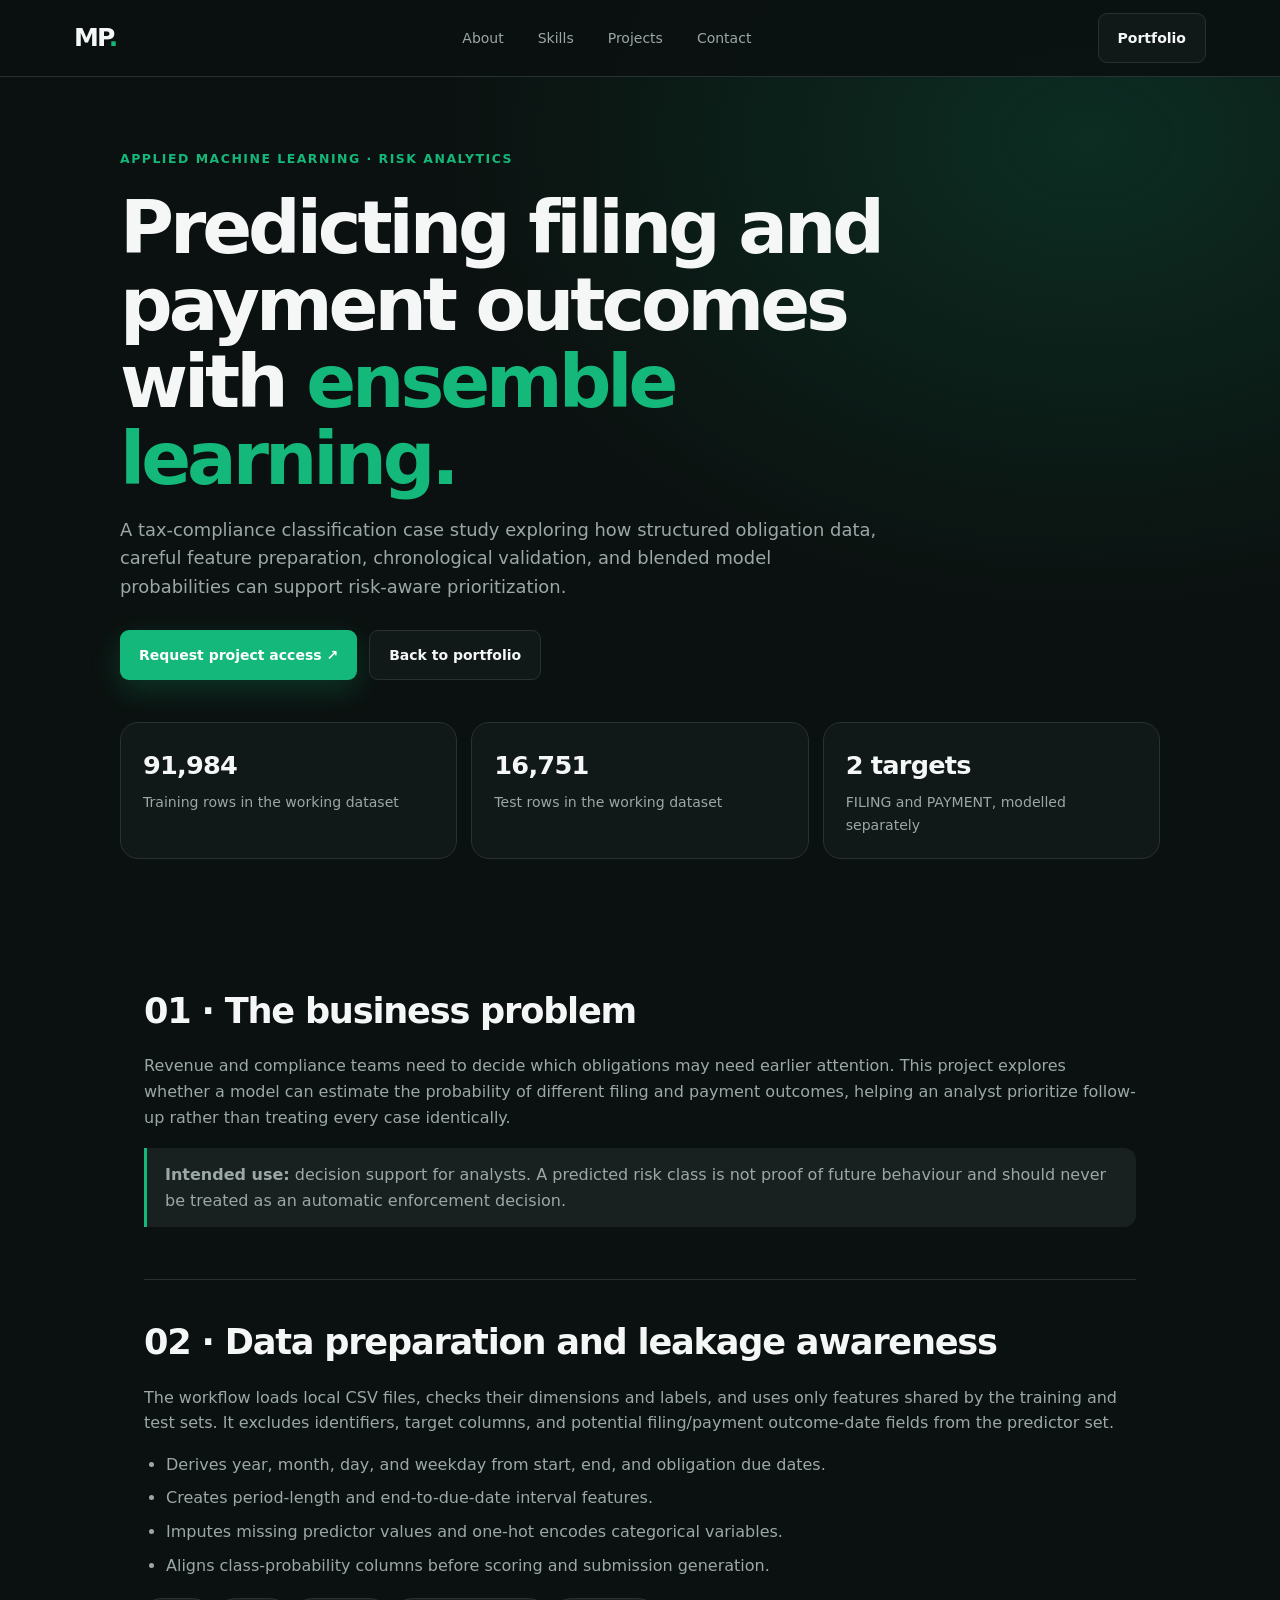
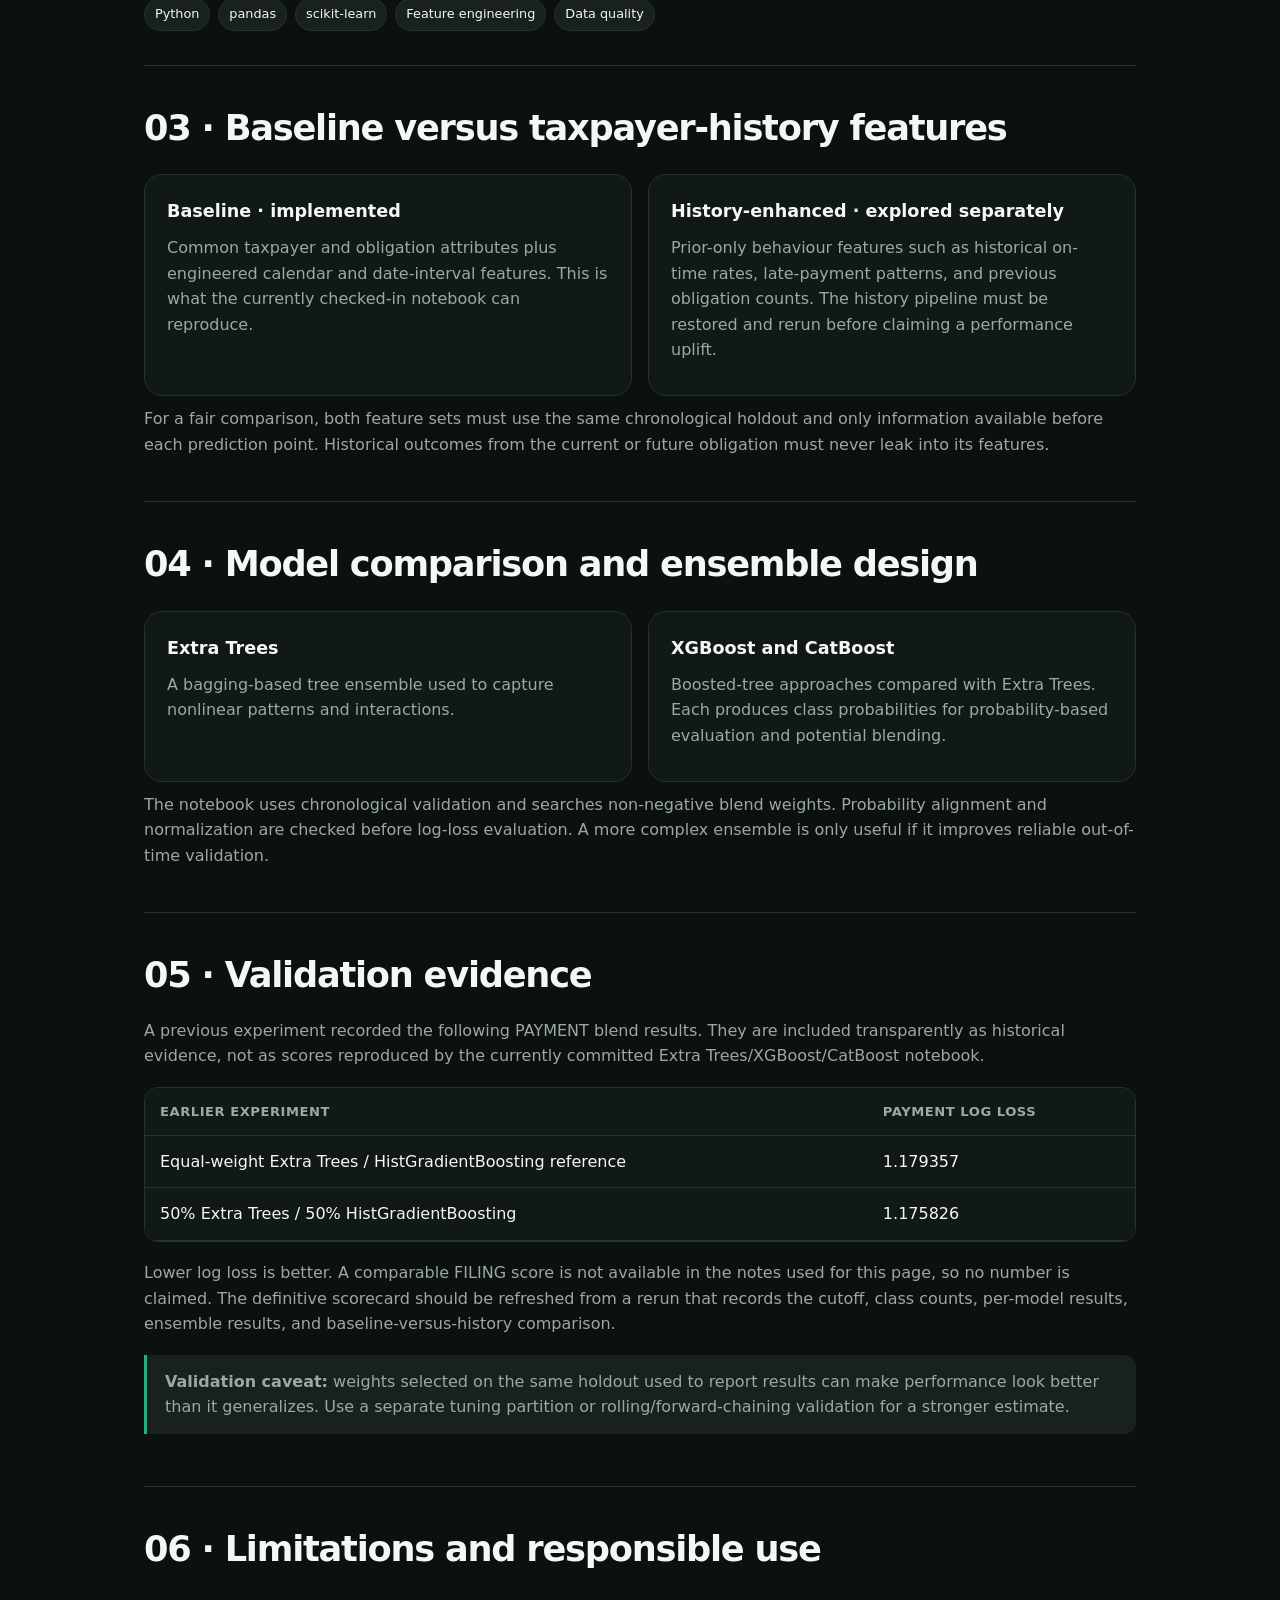
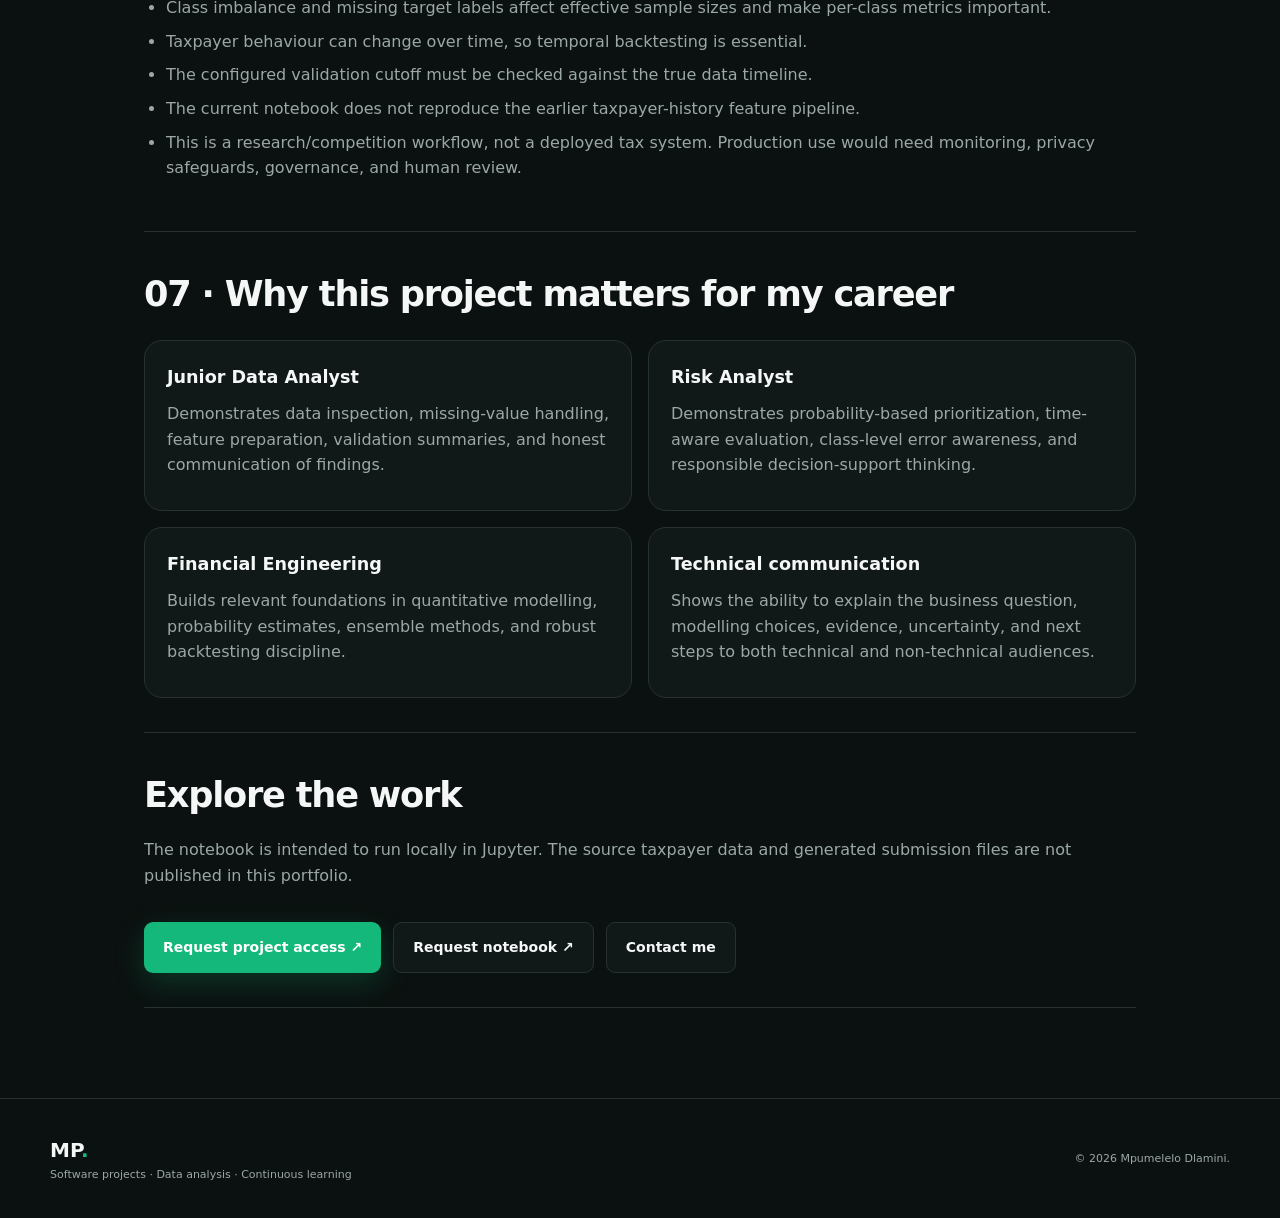
==== commit 5616d212: "Fix public case study navigation and private repo links" ====
--- a/filing-payment.html
+++ b/filing-payment.html
@@ -42,7 +42,7 @@
     @media(max-width:680px){.case-stats,.case-grid{grid-template-columns:1fr}.case-hero{padding-top:120px}.case-stat,.case-panel{padding:18px}}
   </style>
 </head>
-<body>
+<body class="dark">
 <a class="skip-link" href="#main">Skip to content</a>
 <header class="navbar">
   <div class="nav-container">
@@ -60,8 +60,8 @@
       <h1>Predicting filing and payment outcomes with <span>ensemble learning.</span></h1>
       <p class="case-lede">A tax-compliance classification case study exploring how structured obligation data, careful feature preparation, chronological validation, and blended model probabilities can support risk-aware prioritization.</p>
       <div class="case-actions">
-        <a class="btn btn-primary" href="https://github.com/mpumelelo810/Ml-datacleaning" target="_blank" rel="noopener noreferrer">Explore repository ↗</a>
-        <a class="btn btn-secondary" href="https://github.com/mpumelelo810/Ml-datacleaning/blob/main/CASE_STUDY.md" target="_blank" rel="noopener noreferrer">Read full technical case study ↗</a>
+        <a class="btn btn-primary" href="mailto:mpumelelomancoba@gmail.com?subject=FILING%20%26%20PAYMENT%20project%20access">Request project access ↗</a>
+        <a class="btn btn-secondary" href="index.html#projects">Back to portfolio</a>
       </div>
       <div class="case-stats" aria-label="Project summary">
         <div class="case-stat"><strong>91,984</strong><span>Training rows in the working dataset</span></div>
@@ -147,8 +147,8 @@
       <h2>Explore the work</h2>
       <p>The notebook is intended to run locally in Jupyter. The source taxpayer data and generated submission files are not published in this portfolio.</p>
       <div class="case-actions case-cta">
-        <a class="btn btn-primary" href="https://github.com/mpumelelo810/Ml-datacleaning" target="_blank" rel="noopener noreferrer">Open GitHub repository ↗</a>
-        <a class="btn btn-secondary" href="https://github.com/mpumelelo810/Ml-datacleaning/blob/main/FILING_PAYMENT_Ensemble.ipynb" target="_blank" rel="noopener noreferrer">View notebook ↗</a>
+        <a class="btn btn-primary" href="mailto:mpumelelomancoba@gmail.com?subject=FILING%20%26%20PAYMENT%20project%20access">Request project access ↗</a>
+        <a class="btn btn-secondary" href="mailto:mpumelelomancoba@gmail.com?subject=FILING_PAYMENT_Ensemble%20notebook">Request notebook ↗</a>
         <a class="btn btn-secondary" href="index.html#contact">Contact me</a>
       </div>
     </section>
--- a/style.css
+++ b/style.css
@@ -1800,3 +1800,62 @@
   .contact-section { padding-left: 20px; padding-right: 20px; }
   .research-content h2 { letter-spacing: -1.8px; }
 }
+
+
+/* =========================================
+   FEATURED MACHINE-LEARNING CASE STUDY
+========================================= */
+.case-study-feature {
+    display: grid;
+    grid-template-columns: 64px minmax(0, 1fr) auto;
+    align-items: center;
+    gap: 22px;
+    margin: 28px 0 36px;
+    padding: 28px;
+    border: 1px solid var(--border);
+    border-radius: var(--radius);
+    background: linear-gradient(115deg, var(--surface), var(--surface-2));
+    box-shadow: var(--shadow);
+}
+.case-study-feature-icon {
+    display: grid;
+    place-items: center;
+    width: 64px;
+    height: 64px;
+    border-radius: 18px;
+    background: color-mix(in srgb, var(--accent) 14%, var(--surface));
+    color: var(--accent);
+    font-size: 1.55rem;
+}
+.case-study-feature-label {
+    color: var(--accent);
+    font-size: .75rem;
+    font-weight: 800;
+    letter-spacing: .1em;
+}
+.case-study-feature-copy h3 {
+    margin: 7px 0;
+    font-size: clamp(1.15rem, 2.2vw, 1.55rem);
+    letter-spacing: -.025em;
+}
+.case-study-feature-copy p {
+    max-width: 720px;
+    color: var(--muted);
+}
+.case-study-feature-actions {
+    display: flex;
+    flex-direction: column;
+    align-items: flex-start;
+    gap: 12px;
+    white-space: nowrap;
+}
+@media (max-width: 760px) {
+    .case-study-feature {
+        grid-template-columns: 48px minmax(0, 1fr);
+        gap: 16px;
+        padding: 20px;
+    }
+    .case-study-feature-icon { width: 48px; height: 48px; border-radius: 14px; }
+    .case-study-feature-copy { grid-column: 1 / -1; }
+    .case-study-feature-actions { grid-column: 1 / -1; flex-direction: row; flex-wrap: wrap; white-space: normal; }
+}
